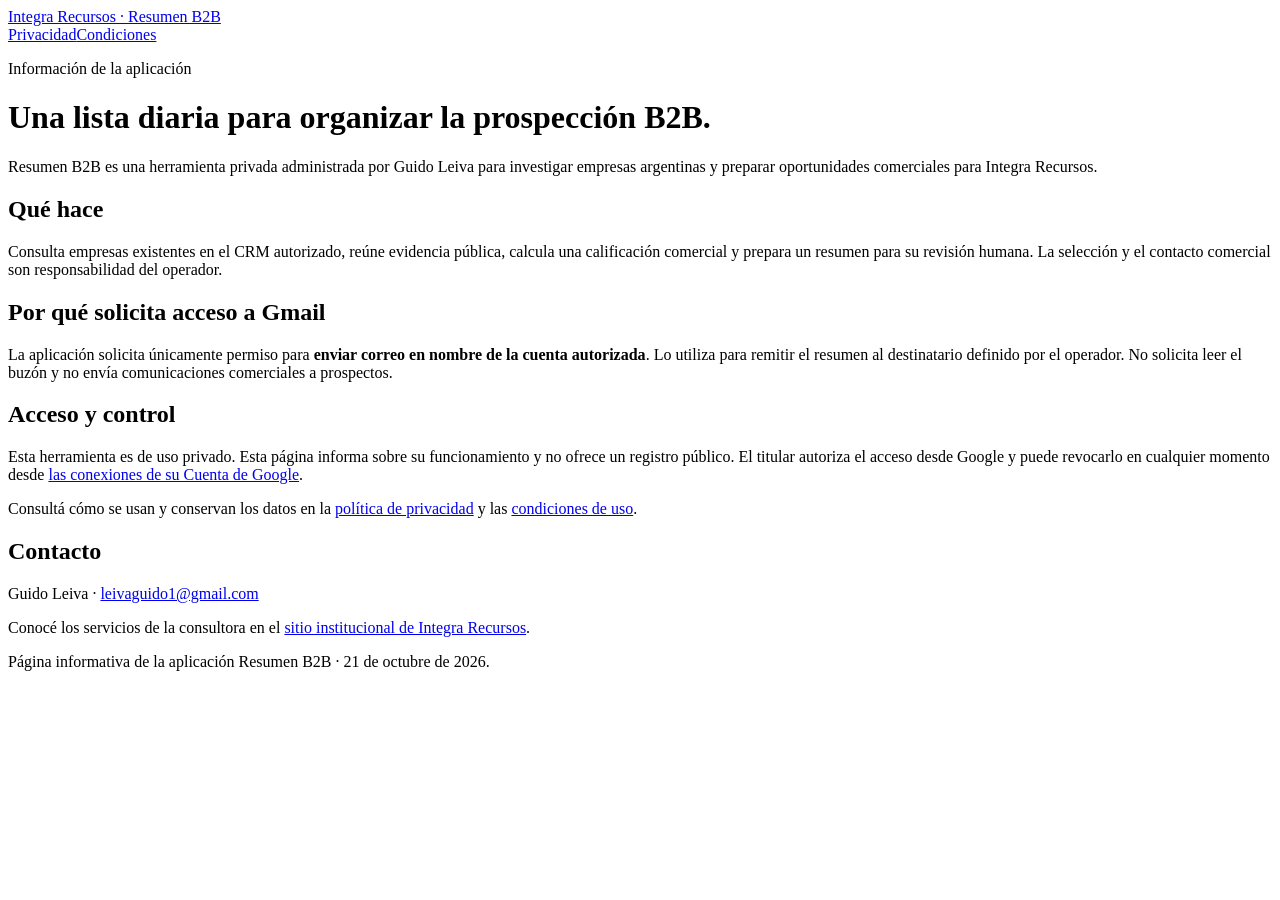
==== index.html @ 6cf55168 "Publish approved informational page for the private B2B summary application" ====
<!doctype html><html lang="es-AR"><head><meta charset="utf-8"><meta name="viewport" content="width=device-width,initial-scale=1"><meta name="description" content="Información y privacidad de Integra Recursos · Resumen B2B, una herramienta de uso privado para preparar oportunidades comerciales."><title>Integra Recursos · Resumen B2B</title><link rel="stylesheet" href="style.css"></head><body>
<header><a href="index.html">Integra Recursos · Resumen B2B</a><nav aria-label="Información"><a href="privacidad.html">Privacidad</a><a href="condiciones.html">Condiciones</a></nav></header>
<main><p class="eyebrow">Información de la aplicación</p><h1>Una lista diaria para organizar la prospección B2B.</h1><p class="lead">Resumen B2B es una herramienta privada administrada por Guido Leiva para investigar empresas argentinas y preparar oportunidades comerciales para Integra Recursos.</p>
<div class="card"><h2>Qué hace</h2><p>Consulta empresas existentes en el CRM autorizado, reúne evidencia pública, calcula una calificación comercial y prepara un resumen para su revisión humana. La selección y el contacto comercial son responsabilidad del operador.</p></div>
<h2>Por qué solicita acceso a Gmail</h2><p>La aplicación solicita únicamente permiso para <strong>enviar correo en nombre de la cuenta autorizada</strong>. Lo utiliza para remitir el resumen al destinatario definido por el operador. No solicita leer el buzón y no envía comunicaciones comerciales a prospectos.</p>
<h2>Acceso y control</h2><p>Esta herramienta es de uso privado. Esta página informa sobre su funcionamiento y no ofrece un registro público. El titular autoriza el acceso desde Google y puede revocarlo en cualquier momento desde <a href="https://myaccount.google.com/connections">las conexiones de su Cuenta de Google</a>.</p>
<p>Consultá cómo se usan y conservan los datos en la <a href="privacidad.html">política de privacidad</a> y las <a href="condiciones.html">condiciones de uso</a>.</p><h2>Contacto</h2><p>Guido Leiva · <a href="mailto:leivaguido1@gmail.com">leivaguido1@gmail.com</a></p><p>Conocé los servicios de la consultora en el <a href="https://www.integrarecursos.com/">sitio institucional de Integra Recursos</a>.</p></main>
<footer>Página informativa de la aplicación Resumen B2B · 21 de octubre de 2026.</footer></body></html>
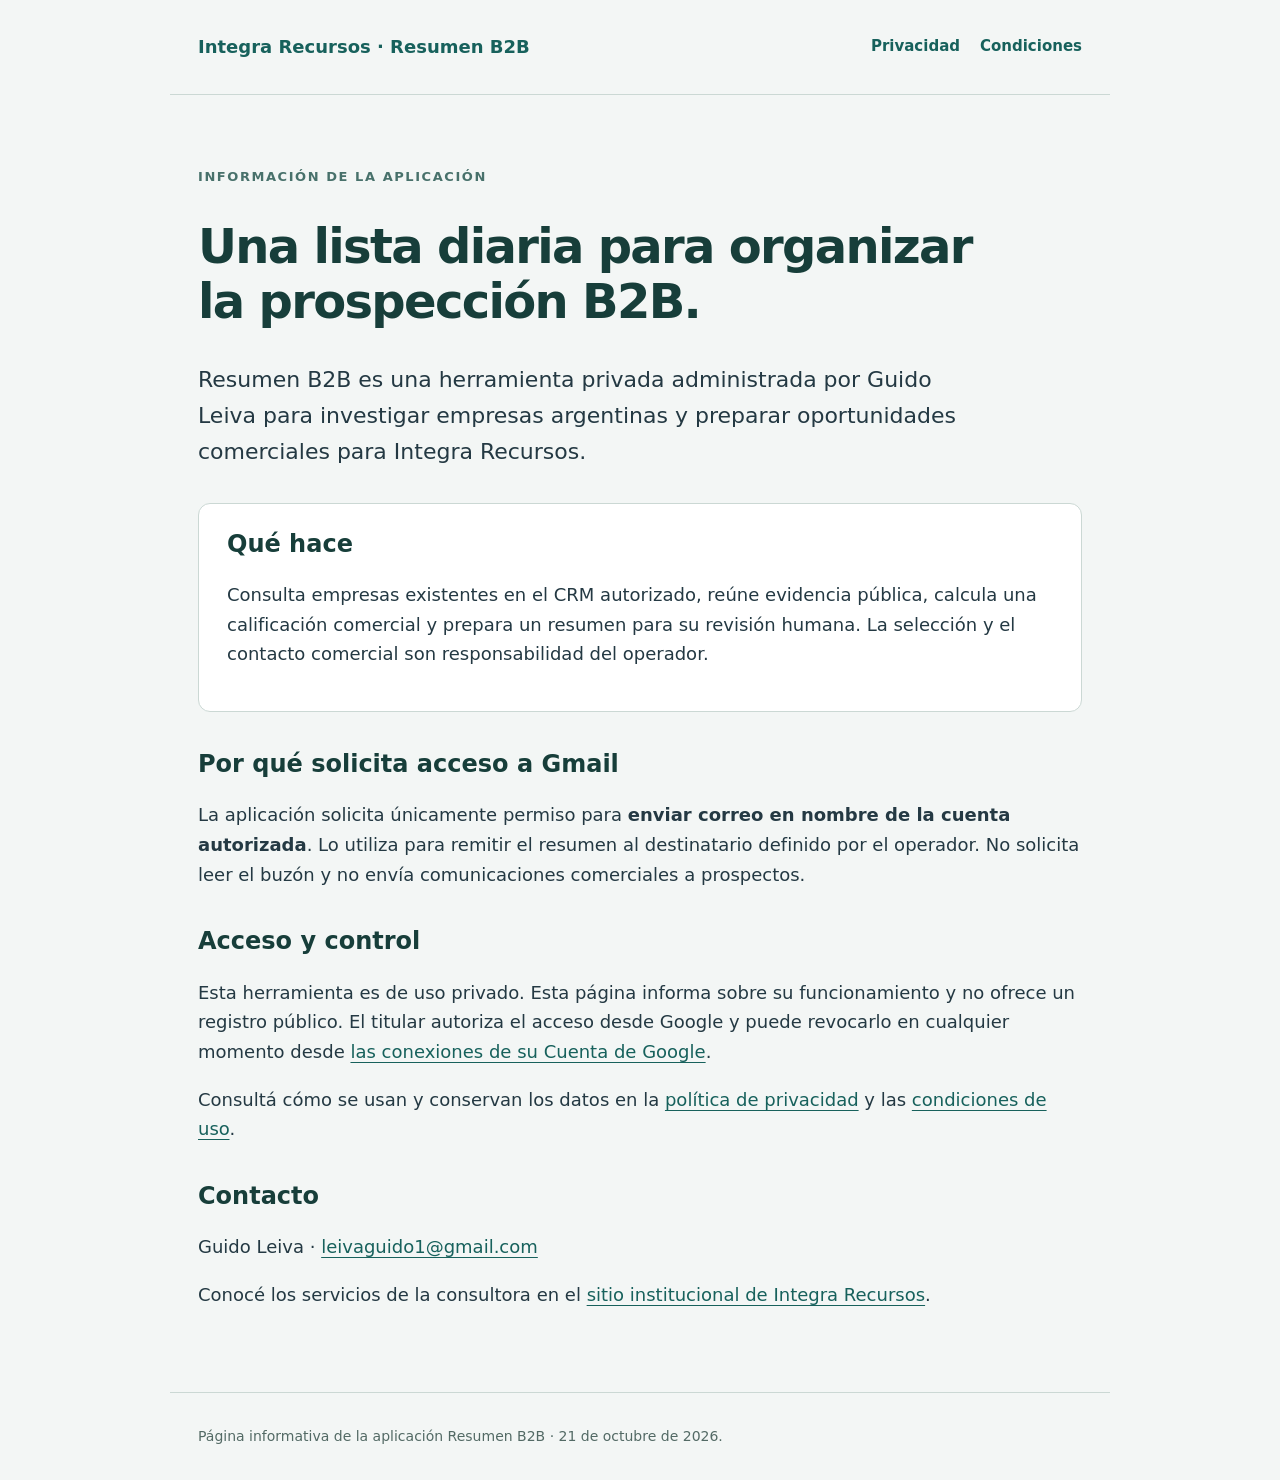
==== commit ed66de19: "Verify ownership of the approved application information site with Google" ====
--- a/index.html
+++ b/index.html
@@ -1,4 +1,4 @@
-<!doctype html><html lang="es-AR"><head><meta charset="utf-8"><meta name="viewport" content="width=device-width,initial-scale=1"><meta name="description" content="Información y privacidad de Integra Recursos · Resumen B2B, una herramienta de uso privado para preparar oportunidades comerciales."><title>Integra Recursos · Resumen B2B</title><link rel="stylesheet" href="style.css"></head><body>
+<!doctype html><html lang="es-AR"><head><meta name="google-site-verification" content="WfXOUiRyaSVQKq_uyOGkgdJV0R0p-G9-fxH98jISydI" /><meta charset="utf-8"><meta name="viewport" content="width=device-width,initial-scale=1"><meta name="description" content="Información y privacidad de Integra Recursos · Resumen B2B, una herramienta de uso privado para preparar oportunidades comerciales."><title>Integra Recursos · Resumen B2B</title><link rel="stylesheet" href="style.css"></head><body>
 <header><a href="index.html">Integra Recursos · Resumen B2B</a><nav aria-label="Información"><a href="privacidad.html">Privacidad</a><a href="condiciones.html">Condiciones</a></nav></header>
 <main><p class="eyebrow">Información de la aplicación</p><h1>Una lista diaria para organizar la prospección B2B.</h1><p class="lead">Resumen B2B es una herramienta privada administrada por Guido Leiva para investigar empresas argentinas y preparar oportunidades comerciales para Integra Recursos.</p>
 <div class="card"><h2>Qué hace</h2><p>Consulta empresas existentes en el CRM autorizado, reúne evidencia pública, calcula una calificación comercial y prepara un resumen para su revisión humana. La selección y el contacto comercial son responsabilidad del operador.</p></div>
--- a/style.css
+++ b/style.css
@@ -0,0 +1 @@
+:root{color-scheme:light;font:18px/1.65 system-ui,sans-serif;color:#243943;background:#f3f6f5}*{box-sizing:border-box}body{margin:0}header,main,footer{max-width:940px;margin:auto;padding:32px 28px}header{display:flex;align-items:center;justify-content:space-between;border-bottom:1px solid #cbd8d4;gap:24px}header a{font-weight:700;text-decoration:none}nav{display:flex;gap:20px;font-size:15px}a{color:#17615c;text-underline-offset:4px}main{padding-top:58px;padding-bottom:64px}h1{font-size:clamp(30px,5vw,48px);line-height:1.15;letter-spacing:-.035em;color:#173e3a;max-width:780px}h2{font-size:24px;line-height:1.35;margin-top:36px;color:#173e3a}.eyebrow{font-size:13px;letter-spacing:.12em;text-transform:uppercase;font-weight:700;color:#48716b}.lead{font-size:22px;max-width:760px}.card{margin:32px 0;padding:24px 28px;border:1px solid #cbd8d4;background:white;border-radius:12px}.card h2{margin-top:0}li{margin:8px 0}footer{font-size:14px;border-top:1px solid #cbd8d4;color:#536a65}.date{font-size:15px;color:#536a65}@media(max-width:600px){header{display:block}nav{margin-top:16px;flex-wrap:wrap}header,main,footer{padding-left:20px;padding-right:20px}.lead{font-size:20px}}
